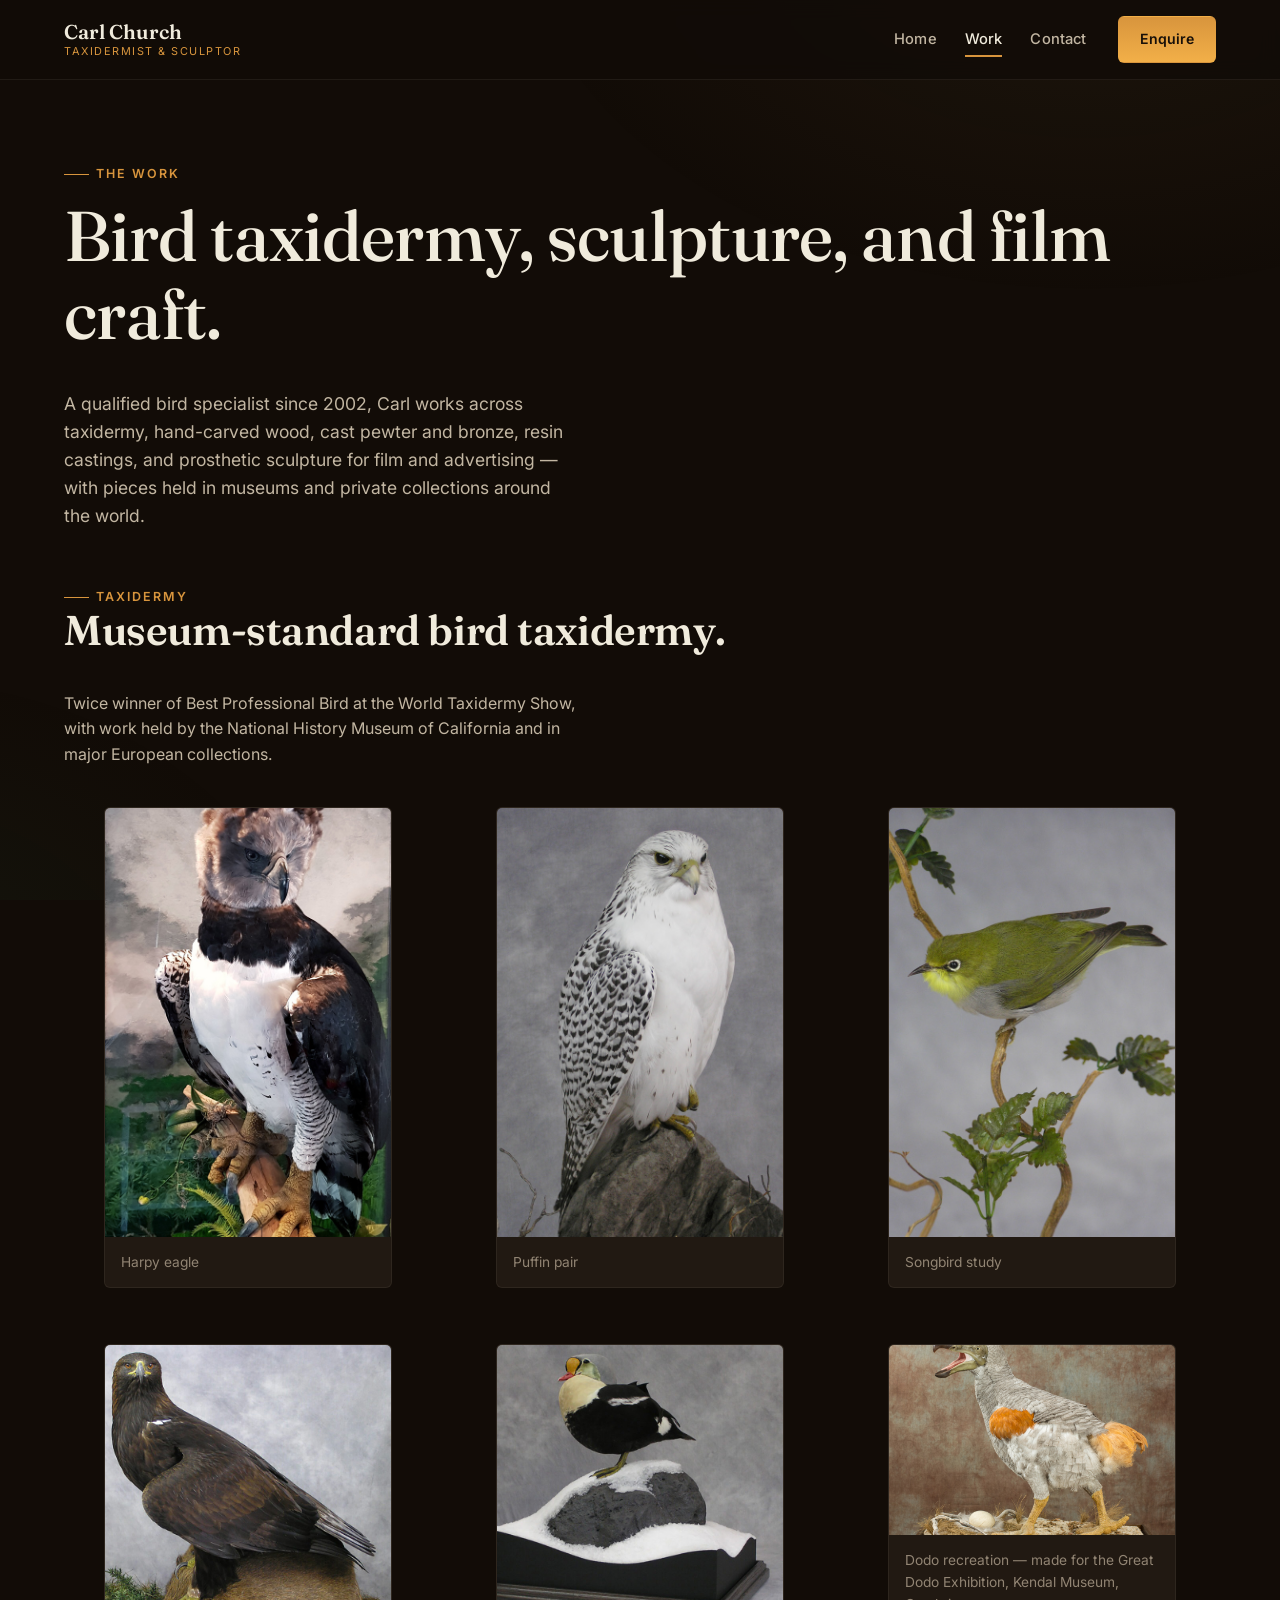
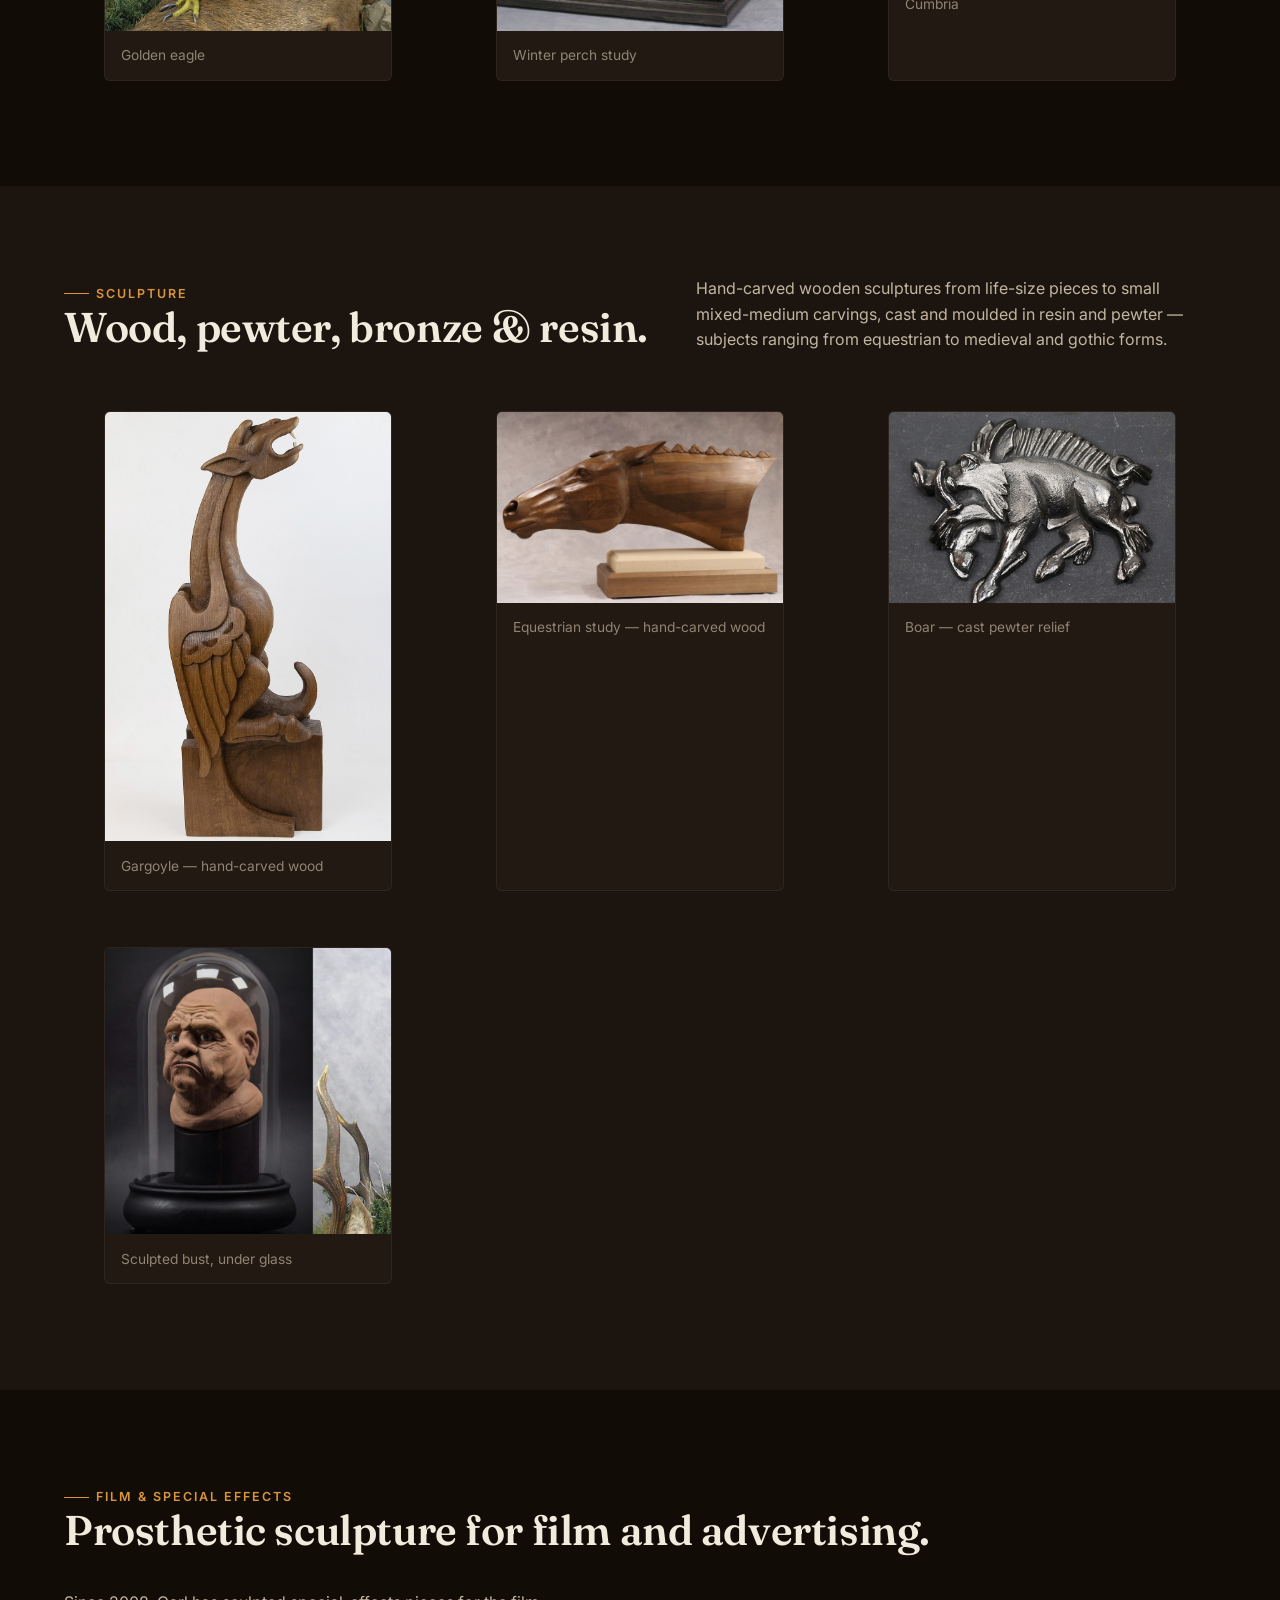
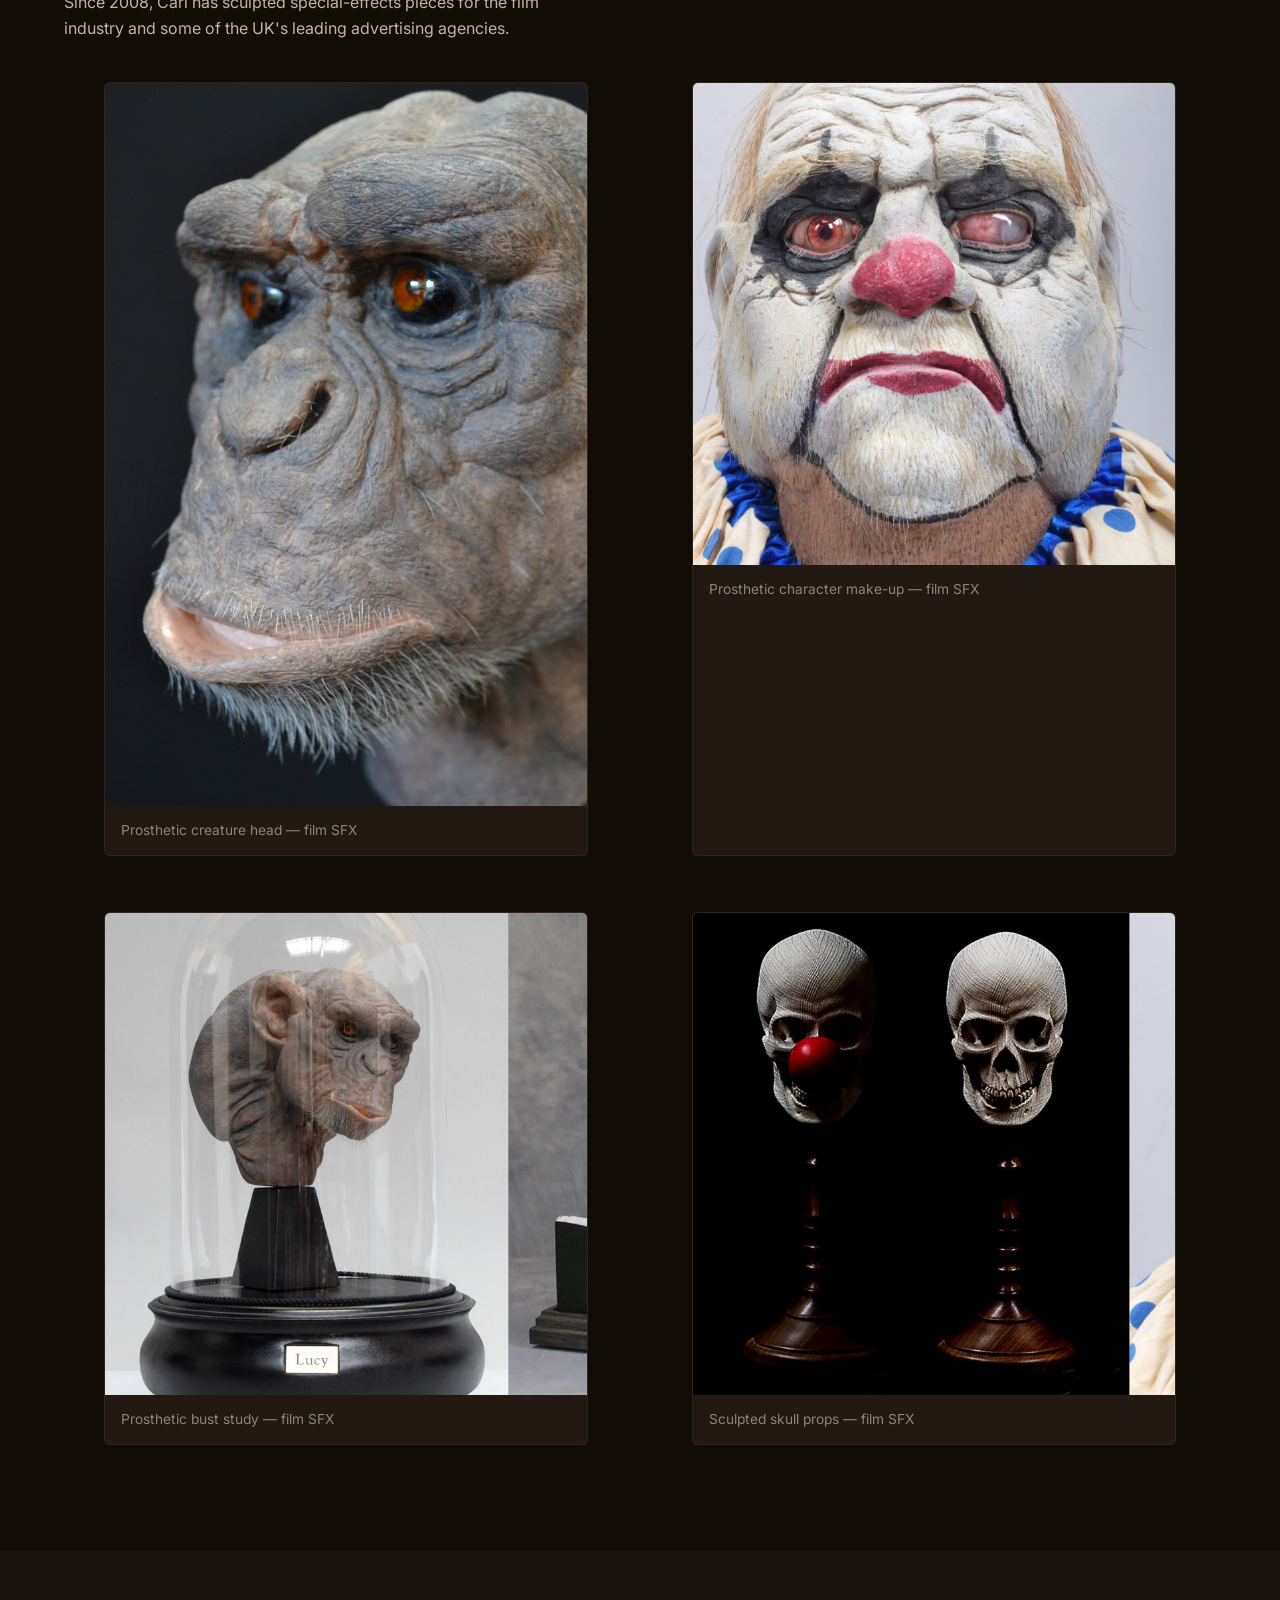
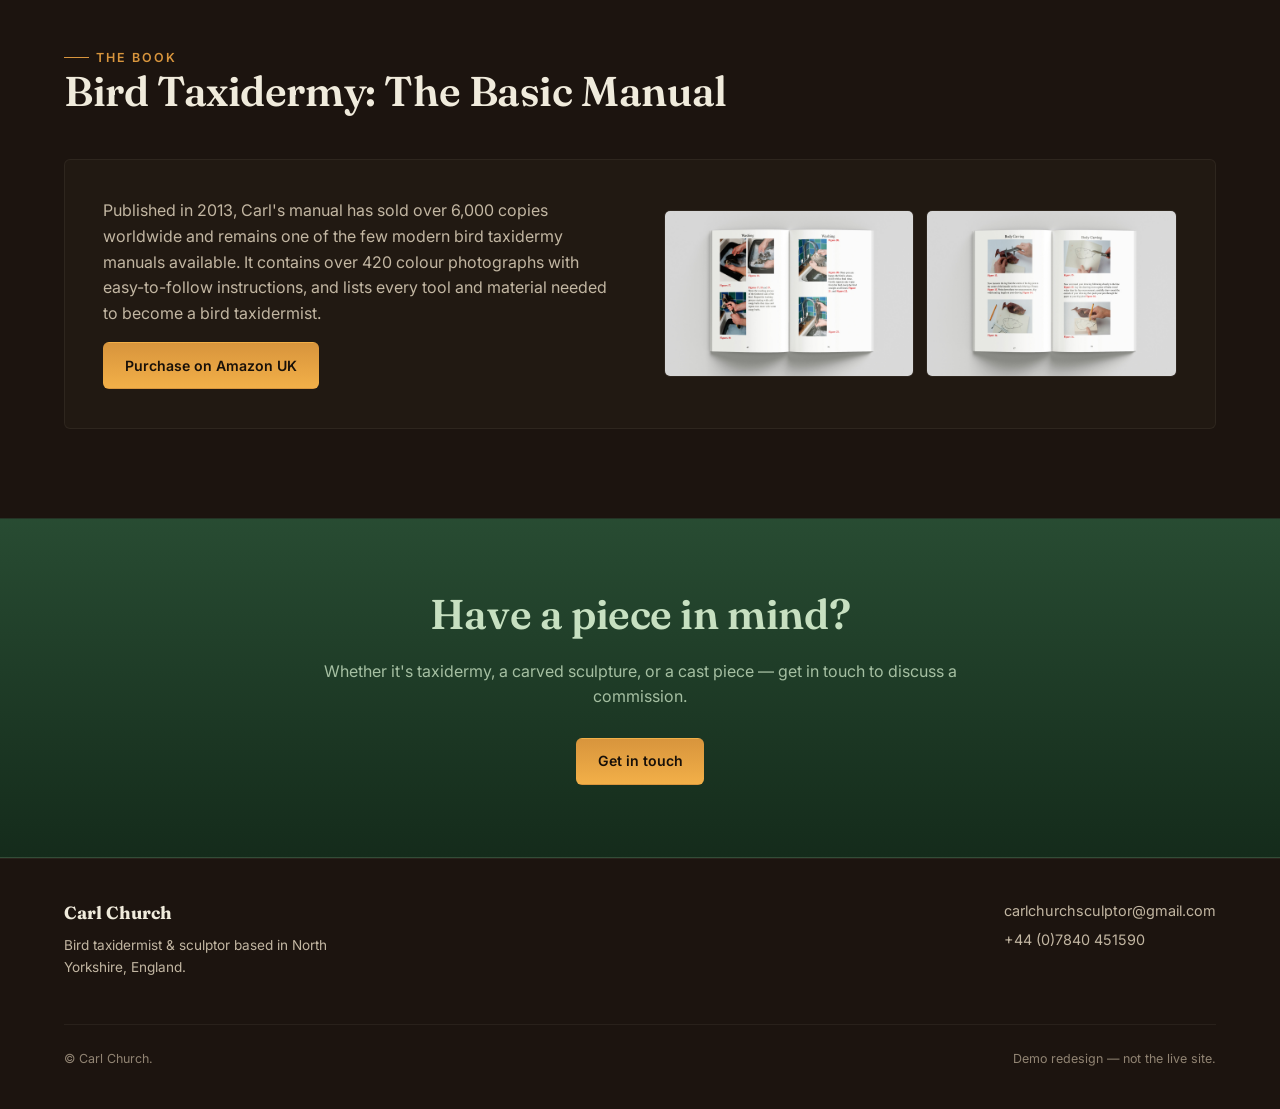
==== work.html @ b551f098 "Build Carl Church demo site: Home, Work, Contact Free unsolicited redesign demo for Carl Church (bir" ====
<!DOCTYPE html>
<html lang="en">
<head>
<meta charset="UTF-8">
<meta name="viewport" content="width=device-width, initial-scale=1.0">
<title>Work — Carl Church, Bird Taxidermist &amp; Sculptor</title>
<meta name="description" content="Bird taxidermy, hand-carved sculpture, film special-effects work, and the published manual Bird Taxidermy: The Basic Manual, by Carl Church.">
<link rel="preconnect" href="https://fonts.googleapis.com">
<link rel="preconnect" href="https://fonts.gstatic.com" crossorigin>
<link href="https://fonts.googleapis.com/css2?family=Fraunces:opsz,wght@9..144,500;9..144,600&family=Inter:wght@400;500;600;700&display=swap" rel="stylesheet">
<link rel="stylesheet" href="assets/css/style.css">
</head>
<body>

<header class="site-header">
  <div class="wrap">
    <a class="brand" href="index.html">
      <strong>Carl Church</strong>
      <span>Taxidermist &amp; Sculptor</span>
    </a>
    <nav class="main-nav" id="main-nav">
      <ul>
        <li><a href="index.html">Home</a></li>
        <li><a href="work.html" aria-current="page">Work</a></li>
        <li><a href="contact.html">Contact</a></li>
      </ul>
      <a class="btn btn-primary" href="contact.html">Enquire</a>
    </nav>
    <button class="nav-toggle" aria-label="Toggle menu" aria-expanded="false" aria-controls="main-nav">
      <span></span><span></span><span></span>
    </button>
  </div>
</header>

<main>

  <section class="hero" style="padding-bottom: 1rem;">
    <div class="wrap" style="display:block;">
      <div class="hero-copy" data-reveal>
        <p class="eyebrow">The Work</p>
        <h1>Bird taxidermy, sculpture, and film craft.</h1>
        <p class="lead">A qualified bird specialist since 2002, Carl works across taxidermy, hand-carved wood, cast pewter and bronze, resin castings, and prosthetic sculpture for film and advertising — with pieces held in museums and private collections around the world.</p>
      </div>
    </div>
  </section>

  <section class="section" style="padding-top: 1rem;">
    <div class="wrap">
      <div class="subhead" data-reveal>
        <div>
          <p class="eyebrow">Taxidermy</p>
          <h2>Museum-standard bird taxidermy.</h2>
        </div>
        <p>Twice winner of Best Professional Bird at the World Taxidermy Show, with work held by the National History Museum of California and in major European collections.</p>
      </div>
      <div class="portfolio-grid">
        <figure class="piece ratio-tall" data-reveal>
          <div class="frame"><img src="assets/img/taxidermy-harpy-eagle.jpg" width="600" height="1200" loading="lazy" alt="Harpy eagle bird taxidermy perched on a branch, by Carl Church."></div>
          <figcaption>Harpy eagle</figcaption>
        </figure>
        <figure class="piece ratio-tall" data-reveal>
          <div class="frame"><img src="assets/img/taxidermy-puffins.jpg" width="680" height="900" loading="lazy" alt="A pair of puffins, bird taxidermy by Carl Church."></div>
          <figcaption>Puffin pair</figcaption>
        </figure>
        <figure class="piece ratio-tall" data-reveal>
          <div class="frame"><img src="assets/img/taxidermy-white-eye.jpg" width="680" height="900" loading="lazy" alt="A small songbird perched on a branch, bird taxidermy by Carl Church."></div>
          <figcaption>Songbird study</figcaption>
        </figure>
        <figure class="piece ratio-square" data-reveal>
          <div class="frame"><img src="assets/img/taxidermy-golden-eagle.jpg" width="720" height="720" loading="lazy" alt="Golden eagle bird taxidermy, by Carl Church."></div>
          <figcaption>Golden eagle</figcaption>
        </figure>
        <figure class="piece ratio-square" data-reveal>
          <div class="frame"><img src="assets/img/taxidermy-duck-rock.jpg" width="720" height="720" loading="lazy" alt="Bird taxidermy piece mounted on a rock and snow base, by Carl Church."></div>
          <figcaption>Winter perch study</figcaption>
        </figure>
        <figure class="piece ratio-wide" data-reveal>
          <div class="frame"><img src="assets/img/dodo-recreation.jpg" width="940" height="900" loading="lazy" alt="Dodo recreation made for the Kendal Museum Great Dodo Exhibition, by Carl Church."></div>
          <figcaption>Dodo recreation &mdash; made for the Great Dodo Exhibition, Kendal Museum, Cumbria</figcaption>
        </figure>
      </div>
    </div>
  </section>

  <section class="section section-alt">
    <div class="wrap">
      <div class="subhead" data-reveal>
        <div>
          <p class="eyebrow">Sculpture</p>
          <h2>Wood, pewter, bronze &amp; resin.</h2>
        </div>
        <p>Hand-carved wooden sculptures from life-size pieces to small mixed-medium carvings, cast and moulded in resin and pewter — subjects ranging from equestrian to medieval and gothic forms.</p>
      </div>
      <div class="portfolio-grid">
        <figure class="piece ratio-tall" data-reveal>
          <div class="frame"><img src="assets/img/carving-gargoyle.jpg" width="900" height="1400" loading="lazy" alt="Hand-carved wooden gargoyle sculpture by Carl Church."></div>
          <figcaption>Gargoyle &mdash; hand-carved wood</figcaption>
        </figure>
        <figure class="piece ratio-wide" data-reveal>
          <div class="frame"><img src="assets/img/carving-horse-head.jpg" width="1400" height="900" loading="lazy" alt="Hand-carved wooden horse head sculpture by Carl Church."></div>
          <figcaption>Equestrian study &mdash; hand-carved wood</figcaption>
        </figure>
        <figure class="piece ratio-wide" data-reveal>
          <div class="frame"><img src="assets/img/pewter-boar.jpg" width="800" height="600" loading="lazy" alt="Cast pewter boar relief sculpture by Carl Church."></div>
          <figcaption>Boar &mdash; cast pewter relief</figcaption>
        </figure>
        <figure class="piece ratio-square" data-reveal>
          <div class="frame"><img src="assets/img/sculpture-bust-dome.jpg" width="720" height="720" loading="lazy" alt="Sculpted bust displayed under a glass dome, by Carl Church."></div>
          <figcaption>Sculpted bust, under glass</figcaption>
        </figure>
      </div>
    </div>
  </section>

  <section class="section">
    <div class="wrap">
      <div class="subhead" data-reveal>
        <div>
          <p class="eyebrow">Film &amp; special effects</p>
          <h2>Prosthetic sculpture for film and advertising.</h2>
        </div>
        <p>Since 2008, Carl has sculpted special-effects pieces for the film industry and some of the UK's leading advertising agencies.</p>
      </div>
      <div class="portfolio-grid cols-2">
        <figure class="piece ratio-tall" data-reveal>
          <div class="frame"><img src="assets/img/sfx-chimp.jpg" width="2015" height="2560" loading="lazy" alt="Highly detailed prosthetic primate-head sculpture, film special-effects work by Carl Church."></div>
          <figcaption>Prosthetic creature head &mdash; film SFX</figcaption>
        </figure>
        <figure class="piece ratio-square" data-reveal>
          <div class="frame"><img src="assets/img/sfx-clown.jpg" width="720" height="720" loading="lazy" alt="Prosthetic clown make-up sculpture, film special-effects work by Carl Church."></div>
          <figcaption>Prosthetic character make-up &mdash; film SFX</figcaption>
        </figure>
        <figure class="piece ratio-square" data-reveal>
          <div class="frame"><img src="assets/img/sfx-lucy-bust.jpg" width="720" height="720" loading="lazy" alt="Prosthetic primate-head bust under glass dome, film special-effects work by Carl Church."></div>
          <figcaption>Prosthetic bust study &mdash; film SFX</figcaption>
        </figure>
        <figure class="piece ratio-square" data-reveal>
          <div class="frame"><img src="assets/img/sfx-skulls.jpg" width="720" height="720" loading="lazy" alt="Sculpted skull props on stands, film special-effects work by Carl Church."></div>
          <figcaption>Sculpted skull props &mdash; film SFX</figcaption>
        </figure>
      </div>
    </div>
  </section>

  <section class="section section-alt">
    <div class="wrap">
      <div class="subhead" data-reveal>
        <div>
          <p class="eyebrow">The Book</p>
          <h2>Bird Taxidermy: The Basic Manual</h2>
        </div>
      </div>
      <div class="book-panel" data-reveal>
        <div>
          <p>Published in 2013, Carl's manual has sold over 6,000 copies worldwide and remains one of the few modern bird taxidermy manuals available. It contains over 420 colour photographs with easy-to-follow instructions, and lists every tool and material needed to become a bird taxidermist.</p>
          <a class="btn btn-primary" href="https://amazon.co.uk/dp/B097SN9GKD" target="_blank" rel="noopener">Purchase on Amazon UK</a>
        </div>
        <div class="book-images">
          <div class="frame"><img src="assets/img/manual-spread-1.jpg" width="1200" height="800" loading="lazy" alt="Interior spread from Bird Taxidermy: The Basic Manual, showing step-by-step washing instructions."></div>
          <div class="frame"><img src="assets/img/manual-spread-2.jpg" width="1200" height="800" loading="lazy" alt="Interior spread from Bird Taxidermy: The Basic Manual."></div>
        </div>
      </div>
    </div>
  </section>

  <section class="cta-band">
    <div class="wrap" data-reveal>
      <h2>Have a piece in mind?</h2>
      <p>Whether it's taxidermy, a carved sculpture, or a cast piece — get in touch to discuss a commission.</p>
      <div class="hero-cta">
        <a class="btn btn-primary" href="contact.html">Get in touch</a>
      </div>
    </div>
  </section>

</main>

<footer class="site-footer">
  <div class="wrap">
    <div class="footer-grid">
      <div class="footer-brand">
        <strong>Carl Church</strong>
        <p>Bird taxidermist &amp; sculptor based in North Yorkshire, England.</p>
      </div>
      <div class="footer-contact">
        <a href="mailto:carlchurchsculptor@gmail.com">carlchurchsculptor@gmail.com</a>
        <a href="tel:+447840451590">+44 (0)7840 451590</a>
      </div>
    </div>
    <div class="footer-bottom">
      <span>&copy; Carl Church.</span>
      <span>Demo redesign — not the live site.</span>
    </div>
  </div>
</footer>

<script src="assets/js/main.js"></script>
</body>
</html>
---- assets/css/style.css ----
/* Carl Church — Bird Taxidermist & Sculptor
   Palette: warm charcoal + parchment ink + bronze/gold accent + deep forest green.
   Type: Fraunces (display) + Inter (body). */

@view-transition {
  navigation: auto;
}

:root {
  --bg: oklch(16% 0.014 60);
  --bg-alt: oklch(20% 0.016 60);
  --panel: oklch(22% 0.018 60);
  --panel-border: oklch(45% 0.02 70 / 0.22);
  --ink: oklch(94% 0.02 90);
  --ink-dim: oklch(78% 0.03 80);
  --ink-faint: oklch(62% 0.03 75);
  --accent: oklch(72% 0.13 70);
  --accent-strong: oklch(80% 0.14 75);
  --accent-ink: oklch(18% 0.02 60);
  --forest: oklch(38% 0.06 152);
  --forest-ink: oklch(88% 0.05 140);
  --radius: 6px;
  --maxw: 1200px;
  color-scheme: dark;
}

* { box-sizing: border-box; }

html {
  scroll-behavior: smooth;
}

@media (prefers-reduced-motion: reduce) {
  html { scroll-behavior: auto; }
  * { animation-duration: 0.001ms !important; animation-iteration-count: 1 !important; transition-duration: 0.001ms !important; }
}

body {
  margin: 0;
  background: var(--bg);
  color: var(--ink);
  font-family: "Inter", system-ui, -apple-system, "Segoe UI", sans-serif;
  font-size: 16px;
  line-height: 1.6;
  -webkit-font-smoothing: antialiased;
}

body::before {
  content: "";
  position: fixed;
  inset: 0;
  z-index: 0;
  pointer-events: none;
  background:
    radial-gradient(60rem 40rem at 85% -10%, oklch(45% 0.06 70 / 0.14), transparent 60%),
    radial-gradient(50rem 36rem at -10% 110%, oklch(38% 0.06 152 / 0.14), transparent 55%);
}

h1, h2, h3, h4 {
  font-family: "Fraunces", Georgia, serif;
  font-weight: 600;
  line-height: 1.12;
  margin: 0 0 0.5em;
  color: var(--ink);
  letter-spacing: -0.01em;
}

h1 { font-size: clamp(2.4rem, 5vw + 1rem, 4.4rem); font-weight: 500; }
h2 { font-size: clamp(1.7rem, 2.6vw + 1rem, 2.6rem); }
h3 { font-size: clamp(1.15rem, 1vw + 0.9rem, 1.5rem); }

p { margin: 0 0 1em; color: var(--ink-dim); }

a {
  color: var(--accent-strong);
  text-decoration-color: color-mix(in oklch, var(--accent) 50%, transparent);
  text-underline-offset: 0.2em;
}
a:hover { color: var(--accent); }

.eyebrow {
  display: inline-flex;
  align-items: center;
  gap: 0.6em;
  font-family: "Inter", sans-serif;
  font-size: 0.78rem;
  letter-spacing: 0.16em;
  text-transform: uppercase;
  color: var(--accent);
  font-weight: 600;
  margin-bottom: 1em;
}
.eyebrow::before {
  content: "";
  width: 2em;
  height: 1px;
  background: var(--accent);
  display: inline-block;
}

.wrap {
  max-width: var(--maxw);
  margin: 0 auto;
  padding: 0 1.5rem;
  position: relative;
  z-index: 1;
}

img { max-width: 100%; display: block; }

.thin-scroll {
  scrollbar-width: thin;
  scrollbar-color: var(--accent) transparent;
}
.thin-scroll::-webkit-scrollbar { height: 8px; width: 8px; }
.thin-scroll::-webkit-scrollbar-thumb { background: var(--accent); border-radius: 8px; }
.thin-scroll::-webkit-scrollbar-track { background: transparent; }

/* ---------- Header ---------- */
.site-header {
  position: sticky;
  top: 0;
  z-index: 50;
  background: color-mix(in oklch, var(--bg) 88%, transparent);
  backdrop-filter: blur(10px);
  border-bottom: 1px solid var(--panel-border);
}
.site-header .wrap {
  display: flex;
  align-items: center;
  justify-content: space-between;
  padding-block: 1rem;
  gap: 1rem;
}
.brand {
  display: flex;
  flex-direction: column;
  line-height: 1.1;
  text-decoration: none;
  color: var(--ink);
  min-width: 0;
}
.brand strong {
  font-family: "Fraunces", serif;
  font-size: 1.25rem;
  font-weight: 600;
  color: var(--ink);
}
.brand span {
  font-size: 0.68rem;
  letter-spacing: 0.14em;
  text-transform: uppercase;
  color: var(--accent);
  margin-top: 0.25em;
}

.main-nav {
  display: flex;
  align-items: center;
  gap: 2rem;
}
.main-nav ul {
  display: flex;
  gap: 1.75rem;
  list-style: none;
  margin: 0;
  padding: 0;
}
.main-nav ul a {
  color: var(--ink-dim);
  text-decoration: none;
  font-size: 0.92rem;
  font-weight: 500;
  letter-spacing: 0.01em;
  padding: 0.4rem 0;
  border-bottom: 2px solid transparent;
  transition: color 0.2s ease, border-color 0.2s ease;
}
.main-nav ul a:hover,
.main-nav ul a[aria-current="page"] {
  color: var(--ink);
  border-color: var(--accent);
}

.btn {
  display: inline-flex;
  align-items: center;
  gap: 0.5em;
  padding: 0.7rem 1.3rem;
  border-radius: var(--radius);
  font-size: 0.88rem;
  font-weight: 600;
  text-decoration: none;
  border: 1px solid transparent;
  white-space: nowrap;
}
.btn-primary {
  background: linear-gradient(in oklch, var(--accent), var(--accent-strong));
  color: var(--accent-ink);
}
.btn-primary:hover { color: var(--accent-ink); filter: brightness(1.08); }
.btn-ghost {
  border-color: var(--panel-border);
  color: var(--ink);
}
.btn-ghost:hover { border-color: var(--accent); color: var(--accent); }

.nav-toggle {
  display: none;
  background: none;
  border: 1px solid var(--panel-border);
  border-radius: var(--radius);
  color: var(--ink);
  width: 42px;
  height: 38px;
  padding: 0;
  cursor: pointer;
  flex-direction: column;
  align-items: center;
  justify-content: center;
  gap: 4px;
}
.nav-toggle span {
  display: block;
  width: 18px;
  height: 2px;
  background: var(--ink);
  transition: transform 0.2s ease, opacity 0.2s ease;
}

/* ---------- Hero ---------- */
.hero {
  padding-block: clamp(2.5rem, 6vw, 5rem) clamp(3rem, 6vw, 5.5rem);
}
.hero .wrap {
  display: grid;
  grid-template-columns: 1.15fr 0.85fr;
  gap: clamp(2rem, 5vw, 4rem);
  align-items: center;
}
.hero-copy p.lead {
  font-size: 1.1rem;
  color: var(--ink-dim);
  max-width: 46ch;
}
.hero-cta {
  display: flex;
  gap: 1rem;
  margin-top: 1.75rem;
  flex-wrap: wrap;
}
.hero-figure {
  justify-self: center;
  width: 100%;
  max-width: 420px;
}
.hero-figure .frame {
  aspect-ratio: 680 / 900;
  width: 100%;
  border-radius: var(--radius);
  overflow: hidden;
  border: 1px solid var(--panel-border);
  box-shadow: 0 30px 60px -25px oklch(0% 0 0 / 0.6);
  position: relative;
}
.hero-figure img { width: 100%; height: 100%; object-fit: cover; }
.hero-figure figcaption {
  margin-top: 0.75rem;
  font-size: 0.8rem;
  color: var(--ink-faint);
  text-align: center;
}

/* ---------- Stat strip ---------- */
.stat-strip {
  border-top: 1px solid var(--panel-border);
  border-bottom: 1px solid var(--panel-border);
  background: var(--bg-alt);
}
.stat-grid {
  display: grid;
  grid-template-columns: repeat(4, 1fr);
  gap: 1.5rem;
  padding-block: 2.25rem;
}
.stat {
  text-align: center;
}
.stat .num {
  font-family: "Fraunces", serif;
  font-size: clamp(1.8rem, 2.6vw, 2.6rem);
  color: var(--accent);
  font-variant-numeric: tabular-nums;
  font-weight: 600;
}
.stat .label {
  font-size: 0.82rem;
  color: var(--ink-faint);
  margin-top: 0.35rem;
}

/* ---------- Sections ---------- */
.section {
  padding-block: clamp(3.5rem, 7vw, 6.5rem);
}
.section-head {
  max-width: 62ch;
  margin-bottom: clamp(2rem, 4vw, 3rem);
}
.section-alt { background: var(--bg-alt); }

.about-grid {
  display: grid;
  grid-template-columns: 0.8fr 1.2fr;
  gap: clamp(2rem, 5vw, 4rem);
  align-items: center;
}
.about-figure .frame {
  aspect-ratio: 600 / 783;
  max-width: 380px;
  margin-inline: auto;
  border-radius: var(--radius);
  overflow: hidden;
  border: 1px solid var(--panel-border);
}
.about-figure img { width: 100%; height: 100%; object-fit: cover; }
.timeline {
  list-style: none;
  margin: 1.5rem 0 0;
  padding: 0;
  display: grid;
  gap: 0.9rem;
}
.timeline li {
  padding-left: 1.4rem;
  position: relative;
  color: var(--ink-dim);
  font-size: 0.96rem;
}
.timeline li::before {
  content: "";
  position: absolute;
  left: 0;
  top: 0.55em;
  width: 7px;
  height: 7px;
  border-radius: 50%;
  background: var(--accent);
}
.timeline strong { color: var(--ink); }

/* ---------- Teaser / work grid ---------- */
.grid-cards {
  display: grid;
  grid-template-columns: repeat(4, 1fr);
  gap: 1.5rem;
}
.card {
  background: var(--panel);
  border: 1px solid var(--panel-border);
  border-radius: var(--radius);
  overflow: hidden;
  display: grid;
  grid-template-rows: subgrid;
  grid-row: span 2;
  text-decoration: none;
  transition: transform 0.25s ease, border-color 0.25s ease;
}
.card:hover { transform: translateY(-4px); border-color: var(--accent); }
.card .frame {
  aspect-ratio: 4 / 5;
  overflow: hidden;
}
.card .frame img {
  width: 100%;
  height: 100%;
  object-fit: cover;
  transition: transform 0.4s ease;
}
.card:hover .frame img { transform: scale(1.04); }
.card .card-body {
  padding: 1rem 1.1rem 1.2rem;
}
.card .card-body h3 {
  font-size: 1.02rem;
  margin-bottom: 0.25rem;
  color: var(--ink);
}
.card .card-body p {
  font-size: 0.86rem;
  margin: 0;
  color: var(--ink-faint);
}

/* ---------- Work page portfolio sections ---------- */
.portfolio-grid {
  display: grid;
  grid-template-columns: repeat(3, 1fr);
  gap: 1.5rem;
}
.portfolio-grid.cols-2 { grid-template-columns: repeat(2, 1fr); }
.piece {
  border: 1px solid var(--panel-border);
  border-radius: var(--radius);
  overflow: hidden;
  background: var(--panel);
}
.piece .frame { overflow: hidden; }
.piece .frame img { width: 100%; height: 100%; object-fit: cover; }
.piece.ratio-tall .frame { aspect-ratio: 2 / 3; }
.piece.ratio-square .frame { aspect-ratio: 1 / 1; }
.piece.ratio-wide .frame { aspect-ratio: 3 / 2; }
.piece.ratio-book .frame { aspect-ratio: 3 / 2; }
.piece figcaption {
  padding: 0.85rem 1rem;
  font-size: 0.86rem;
  color: var(--ink-faint);
}

.subhead {
  display: flex;
  align-items: baseline;
  justify-content: space-between;
  gap: 1rem;
  margin-bottom: 1.5rem;
  flex-wrap: wrap;
}
.subhead p { margin: 0; max-width: 52ch; }

.book-panel {
  display: grid;
  grid-template-columns: 1fr 1fr;
  gap: clamp(1.5rem, 4vw, 3rem);
  align-items: center;
  background: var(--panel);
  border: 1px solid var(--panel-border);
  border-radius: var(--radius);
  padding: clamp(1.5rem, 3vw, 2.5rem);
}
.book-images {
  display: grid;
  grid-template-columns: 1fr 1fr;
  gap: 0.75rem;
}
.book-images .frame {
  aspect-ratio: 3 / 2;
  border-radius: var(--radius);
  overflow: hidden;
  border: 1px solid var(--panel-border);
}
.book-images img { width: 100%; height: 100%; object-fit: cover; }

/* ---------- CTA band ---------- */
.cta-band {
  background: linear-gradient(in oklch, var(--forest), color-mix(in oklch, var(--forest) 70%, black));
  border-top: 1px solid var(--panel-border);
  border-bottom: 1px solid var(--panel-border);
}
.cta-band .wrap {
  padding-block: clamp(3rem, 6vw, 4.5rem);
  text-align: center;
  max-width: 720px;
}
.cta-band h2 { color: var(--forest-ink); }
.cta-band p { color: color-mix(in oklch, var(--forest-ink) 80%, transparent); }
.cta-band .hero-cta { justify-content: center; }

/* ---------- Contact page ---------- */
.contact-grid {
  display: grid;
  grid-template-columns: 1.1fr 0.9fr;
  gap: clamp(2rem, 5vw, 4rem);
}
.contact-card {
  background: var(--panel);
  border: 1px solid var(--panel-border);
  border-radius: var(--radius);
  padding: clamp(1.5rem, 3vw, 2.25rem);
}
.contact-list {
  list-style: none;
  margin: 1.25rem 0 0;
  padding: 0;
  display: grid;
  gap: 1rem;
}
.contact-list li {
  display: flex;
  align-items: baseline;
  gap: 0.75rem;
  min-width: 0;
}
.contact-list .k {
  font-size: 0.78rem;
  letter-spacing: 0.08em;
  text-transform: uppercase;
  color: var(--ink-faint);
  min-width: 5.5rem;
  flex: none;
}
.contact-list .v {
  color: var(--ink);
  font-weight: 500;
  overflow-wrap: anywhere;
  word-break: break-word;
  min-width: 0;
}
.social-row {
  display: flex;
  flex-wrap: wrap;
  gap: 0.6rem;
  margin-top: 1.5rem;
}
.social-row a {
  border: 1px solid var(--panel-border);
  border-radius: 999px;
  padding: 0.45rem 1rem;
  font-size: 0.82rem;
  color: var(--ink-dim);
  text-decoration: none;
}
.social-row a:hover { border-color: var(--accent); color: var(--accent); }

.process-list {
  list-style: none;
  margin: 0;
  padding: 0;
  display: grid;
  gap: 1.25rem;
  counter-reset: step;
}
.process-list li {
  counter-increment: step;
  position: relative;
  padding-left: 2.75rem;
  min-width: 0;
}
.process-list li::before {
  content: counter(step);
  position: absolute;
  left: 0;
  top: 0;
  width: 2rem;
  height: 2rem;
  border-radius: 50%;
  border: 1px solid var(--accent);
  color: var(--accent);
  display: flex;
  align-items: center;
  justify-content: center;
  font-family: "Fraunces", serif;
  font-size: 0.95rem;
  font-variant-numeric: tabular-nums;
}
.process-list h3 { margin-bottom: 0.2rem; font-size: 1.05rem; }
.process-list p { margin: 0; font-size: 0.92rem; }

/* ---------- Footer ---------- */
.site-footer {
  border-top: 1px solid var(--panel-border);
  padding-block: 2.5rem;
  background: var(--bg-alt);
}
.footer-grid {
  display: flex;
  justify-content: space-between;
  align-items: flex-start;
  gap: 2rem;
  flex-wrap: wrap;
}
.footer-brand strong {
  font-family: "Fraunces", serif;
  color: var(--ink);
  font-size: 1.1rem;
}
.footer-brand p {
  margin-top: 0.5rem;
  font-size: 0.85rem;
  max-width: 34ch;
}
.footer-contact {
  display: grid;
  gap: 0.4rem;
  font-size: 0.9rem;
}
.footer-contact a { color: var(--ink-dim); text-decoration: none; }
.footer-contact a:hover { color: var(--accent); }
.footer-bottom {
  margin-top: 2rem;
  padding-top: 1.5rem;
  border-top: 1px solid var(--panel-border);
  font-size: 0.78rem;
  color: var(--ink-faint);
  display: flex;
  justify-content: space-between;
  flex-wrap: wrap;
  gap: 0.5rem;
}

/* ---------- Reveal animation ---------- */
[data-reveal] {
  opacity: 0;
  transform: translateY(18px);
  transition: opacity 0.7s ease, transform 0.7s ease;
}
[data-reveal].is-visible {
  opacity: 1;
  transform: none;
}
@media (prefers-reduced-motion: reduce) {
  [data-reveal] { opacity: 1; transform: none; transition: none; }
}

/* ---------- Responsive ---------- */
@media (max-width: 980px) {
  .stat-grid { grid-template-columns: repeat(2, 1fr); }
  .grid-cards { grid-template-columns: repeat(2, 1fr); }
  .portfolio-grid { grid-template-columns: repeat(2, 1fr); }
  .about-grid, .hero .wrap, .contact-grid, .book-panel {
    grid-template-columns: 1fr;
  }
  .hero-figure { max-width: 320px; }
}

@media (max-width: 760px) {
  .main-nav ul, .main-nav .btn { display: none; }
  .nav-toggle { display: flex; }
  .main-nav.is-open {
    position: fixed;
    inset: 64px 0 auto 0;
    background: var(--bg);
    border-bottom: 1px solid var(--panel-border);
    padding: 1.25rem 1.5rem 1.75rem;
    flex-direction: column;
    align-items: stretch;
    gap: 1.25rem;
  }
  .main-nav.is-open ul {
    display: flex;
    flex-direction: column;
    gap: 1rem;
  }
  .main-nav.is-open .btn { display: inline-flex; }
  .grid-cards { grid-template-columns: 1fr 1fr; }
  .portfolio-grid, .portfolio-grid.cols-2 { grid-template-columns: 1fr; }
  .book-images { grid-template-columns: 1fr; }
  .stat-grid { grid-template-columns: repeat(2, 1fr); }
  .footer-grid { flex-direction: column; }
}

@media (max-width: 480px) {
  .grid-cards { grid-template-columns: 1fr; }
  .hero-cta { flex-direction: column; align-items: stretch; }
  .hero-cta .btn { justify-content: center; }
}
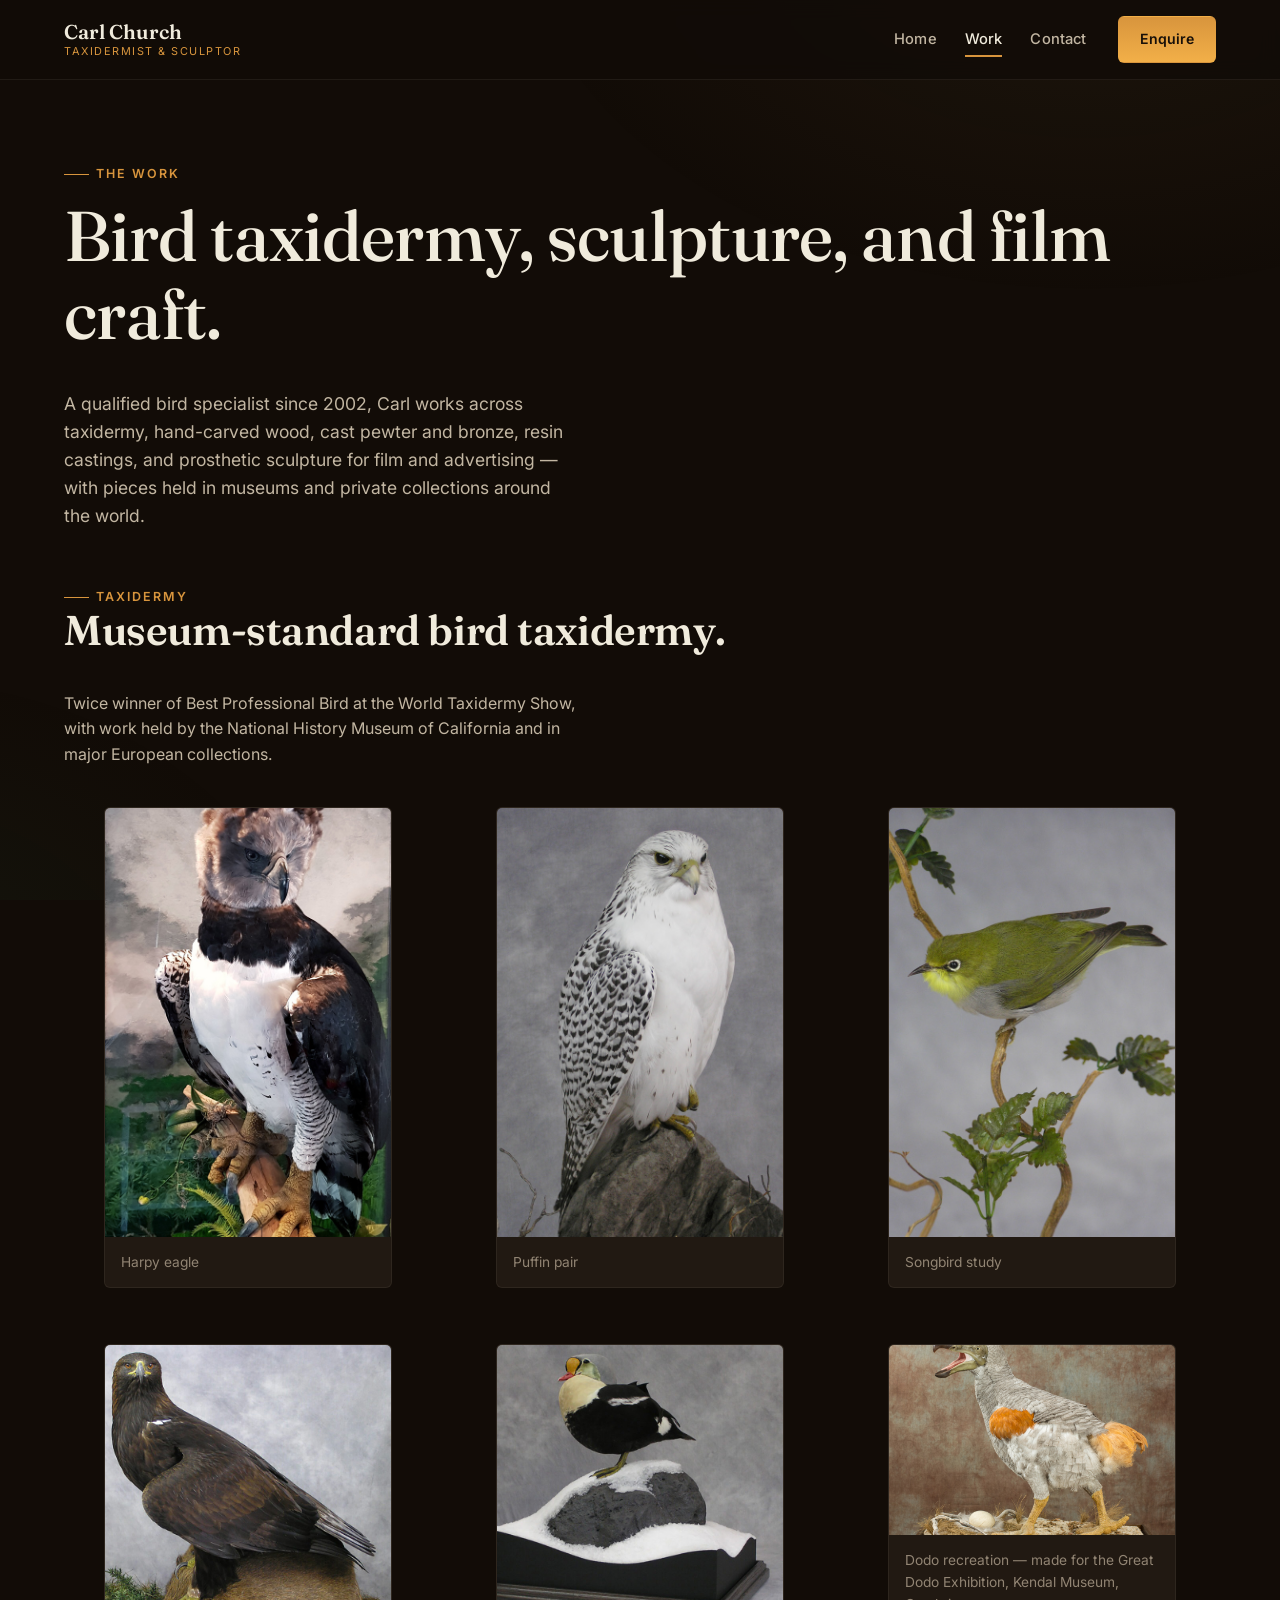
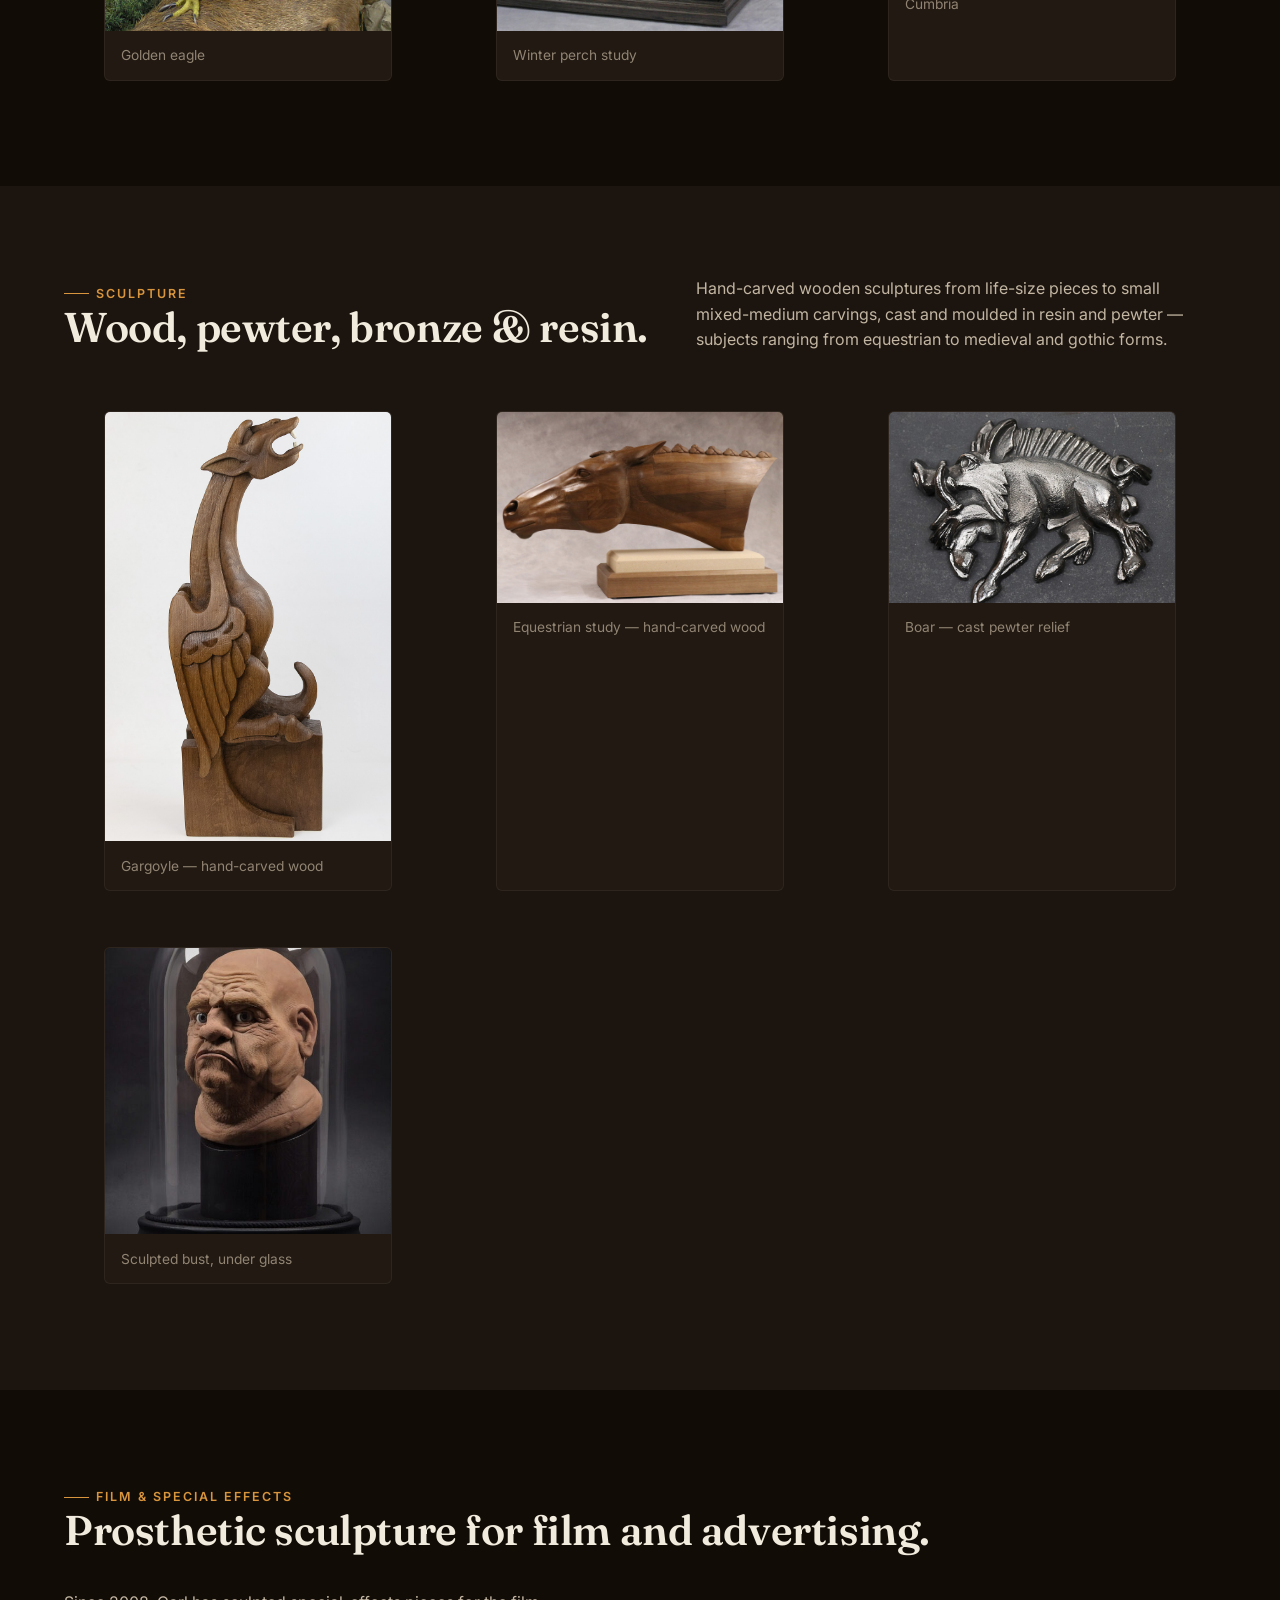
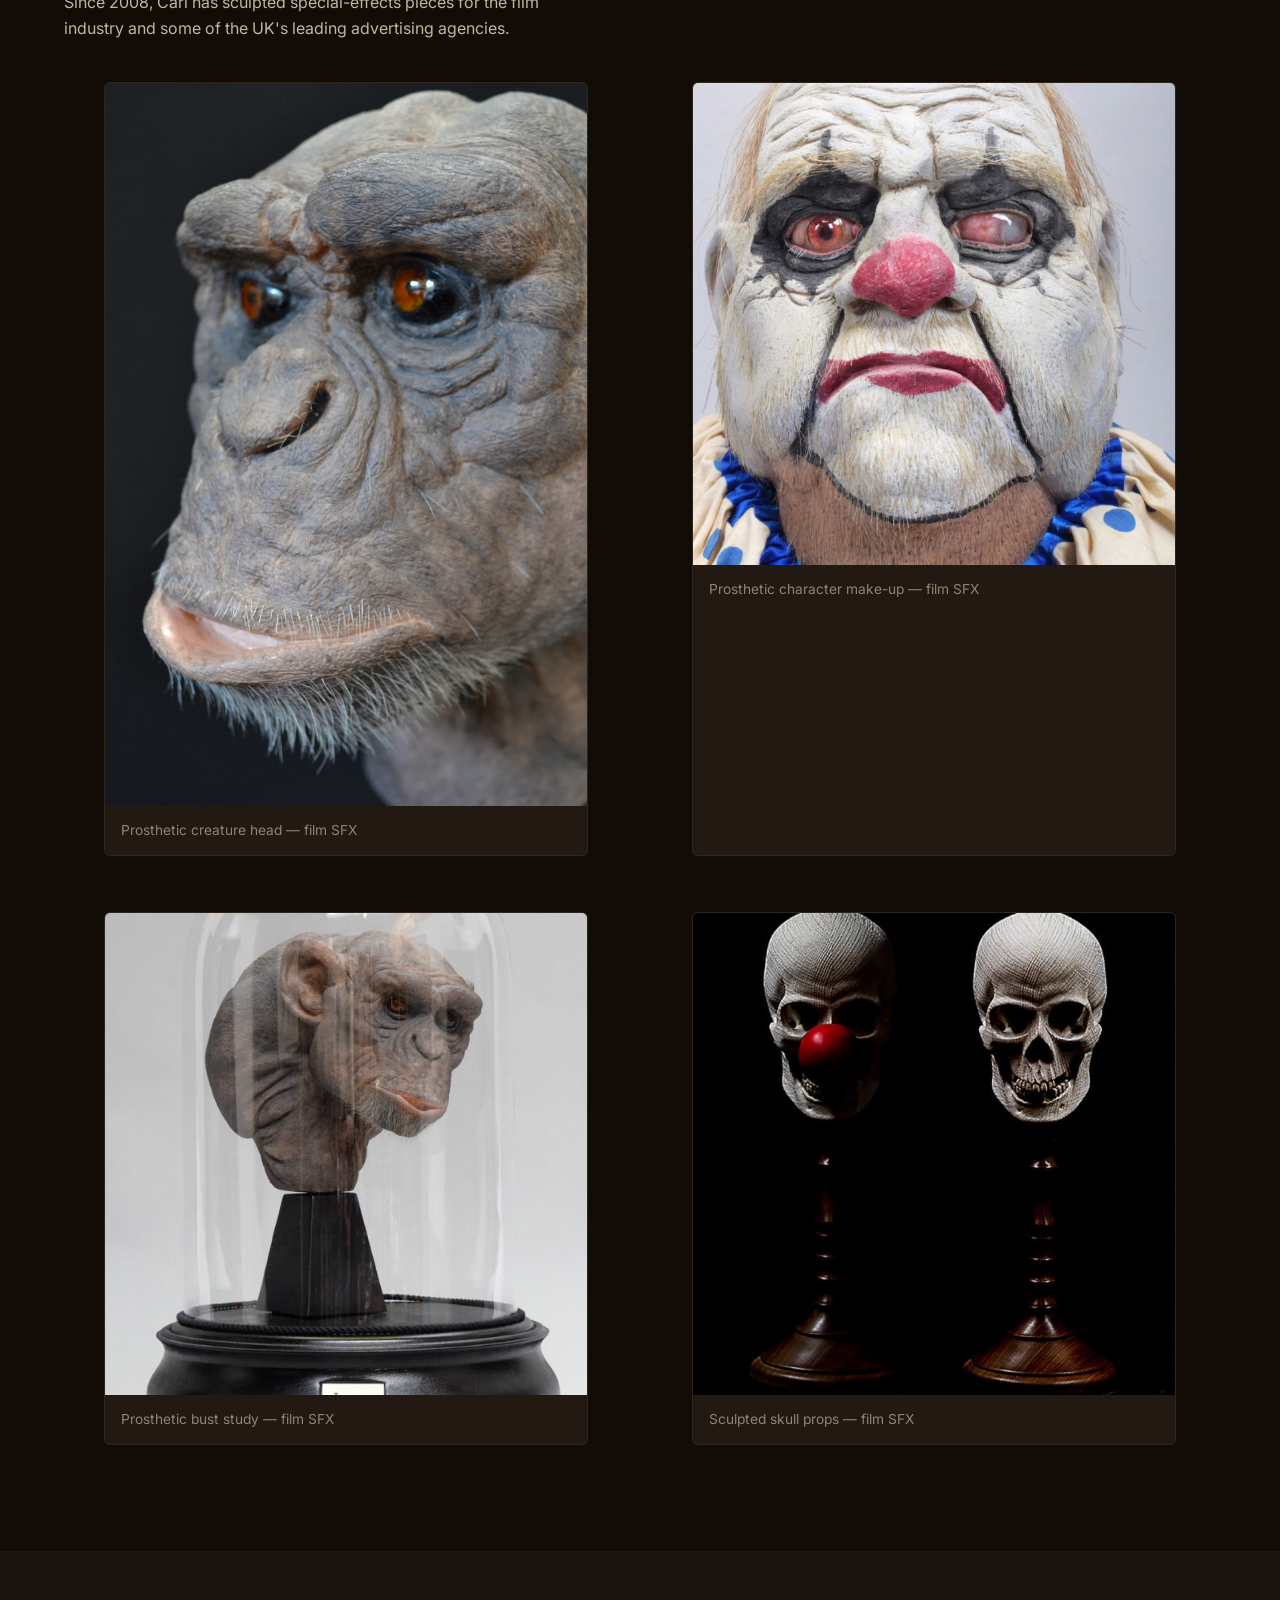
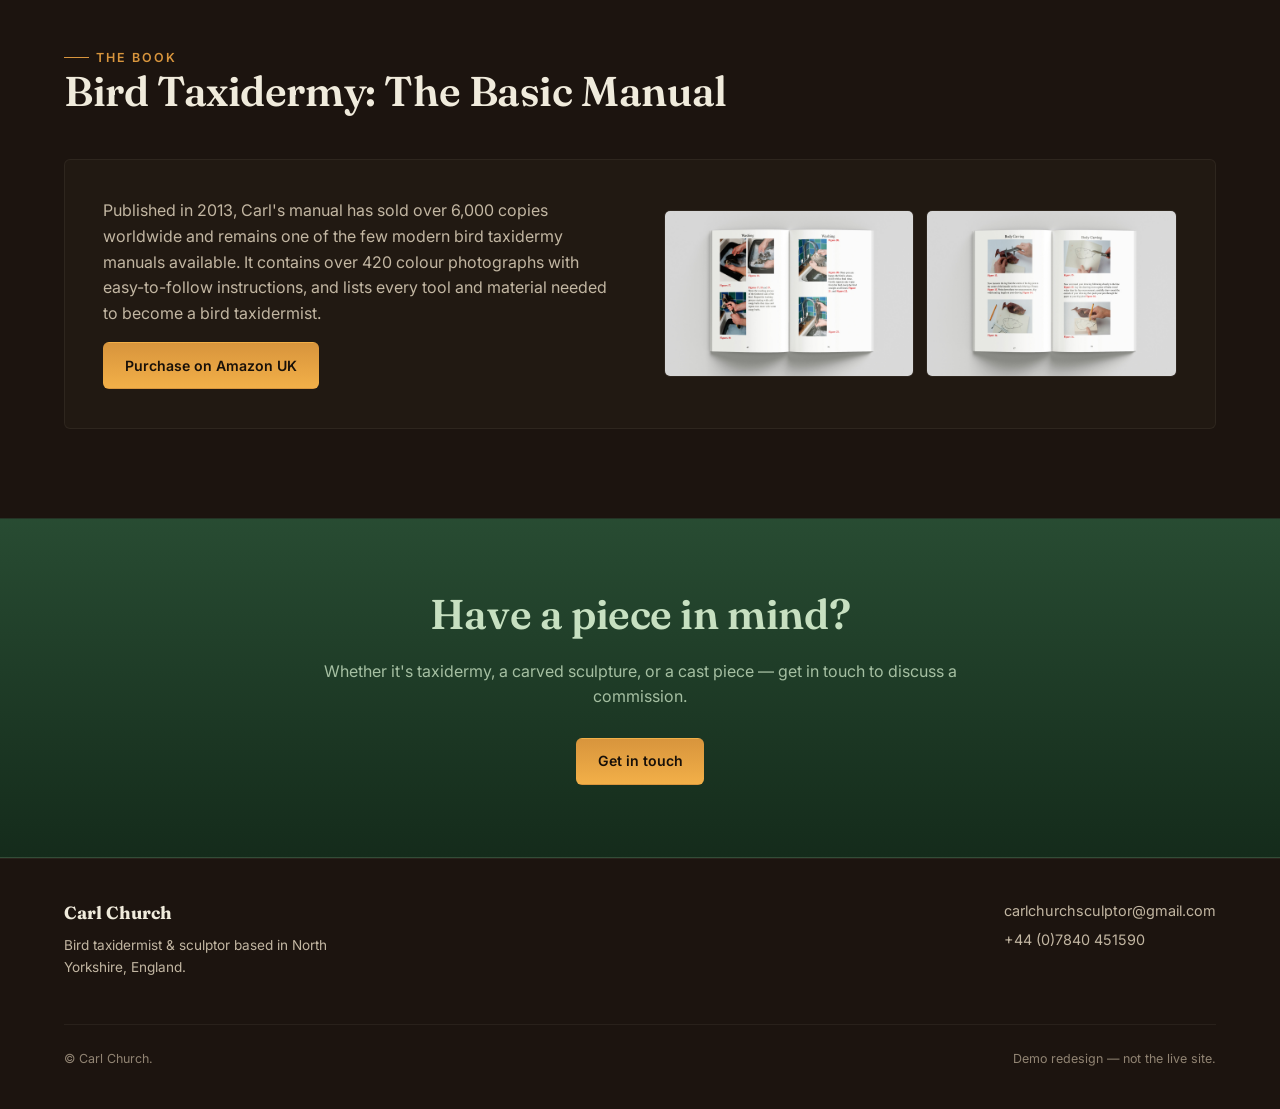
==== commit 0251739f: "Fix image-crop bleed: re-crop 3 composite-derived images at true seam sculpture-bust-dome.jpg, sfx-l" ====
--- a/work.html
+++ b/work.html
@@ -105,7 +105,7 @@
           <figcaption>Boar &mdash; cast pewter relief</figcaption>
         </figure>
         <figure class="piece ratio-square" data-reveal>
-          <div class="frame"><img src="assets/img/sculpture-bust-dome.jpg" width="720" height="720" loading="lazy" alt="Sculpted bust displayed under a glass dome, by Carl Church."></div>
+          <div class="frame"><img src="assets/img/sculpture-bust-dome.jpg" width="523" height="720" loading="lazy" alt="Sculpted bust displayed under a glass dome, by Carl Church."></div>
           <figcaption>Sculpted bust, under glass</figcaption>
         </figure>
       </div>
@@ -131,11 +131,11 @@
           <figcaption>Prosthetic character make-up &mdash; film SFX</figcaption>
         </figure>
         <figure class="piece ratio-square" data-reveal>
-          <div class="frame"><img src="assets/img/sfx-lucy-bust.jpg" width="720" height="720" loading="lazy" alt="Prosthetic primate-head bust under glass dome, film special-effects work by Carl Church."></div>
+          <div class="frame"><img src="assets/img/sfx-lucy-bust.jpg" width="601" height="720" loading="lazy" alt="Prosthetic primate-head bust under glass dome, film special-effects work by Carl Church."></div>
           <figcaption>Prosthetic bust study &mdash; film SFX</figcaption>
         </figure>
         <figure class="piece ratio-square" data-reveal>
-          <div class="frame"><img src="assets/img/sfx-skulls.jpg" width="720" height="720" loading="lazy" alt="Sculpted skull props on stands, film special-effects work by Carl Church."></div>
+          <div class="frame"><img src="assets/img/sfx-skulls.jpg" width="651" height="720" loading="lazy" alt="Sculpted skull props on stands, film special-effects work by Carl Church."></div>
           <figcaption>Sculpted skull props &mdash; film SFX</figcaption>
         </figure>
       </div>
